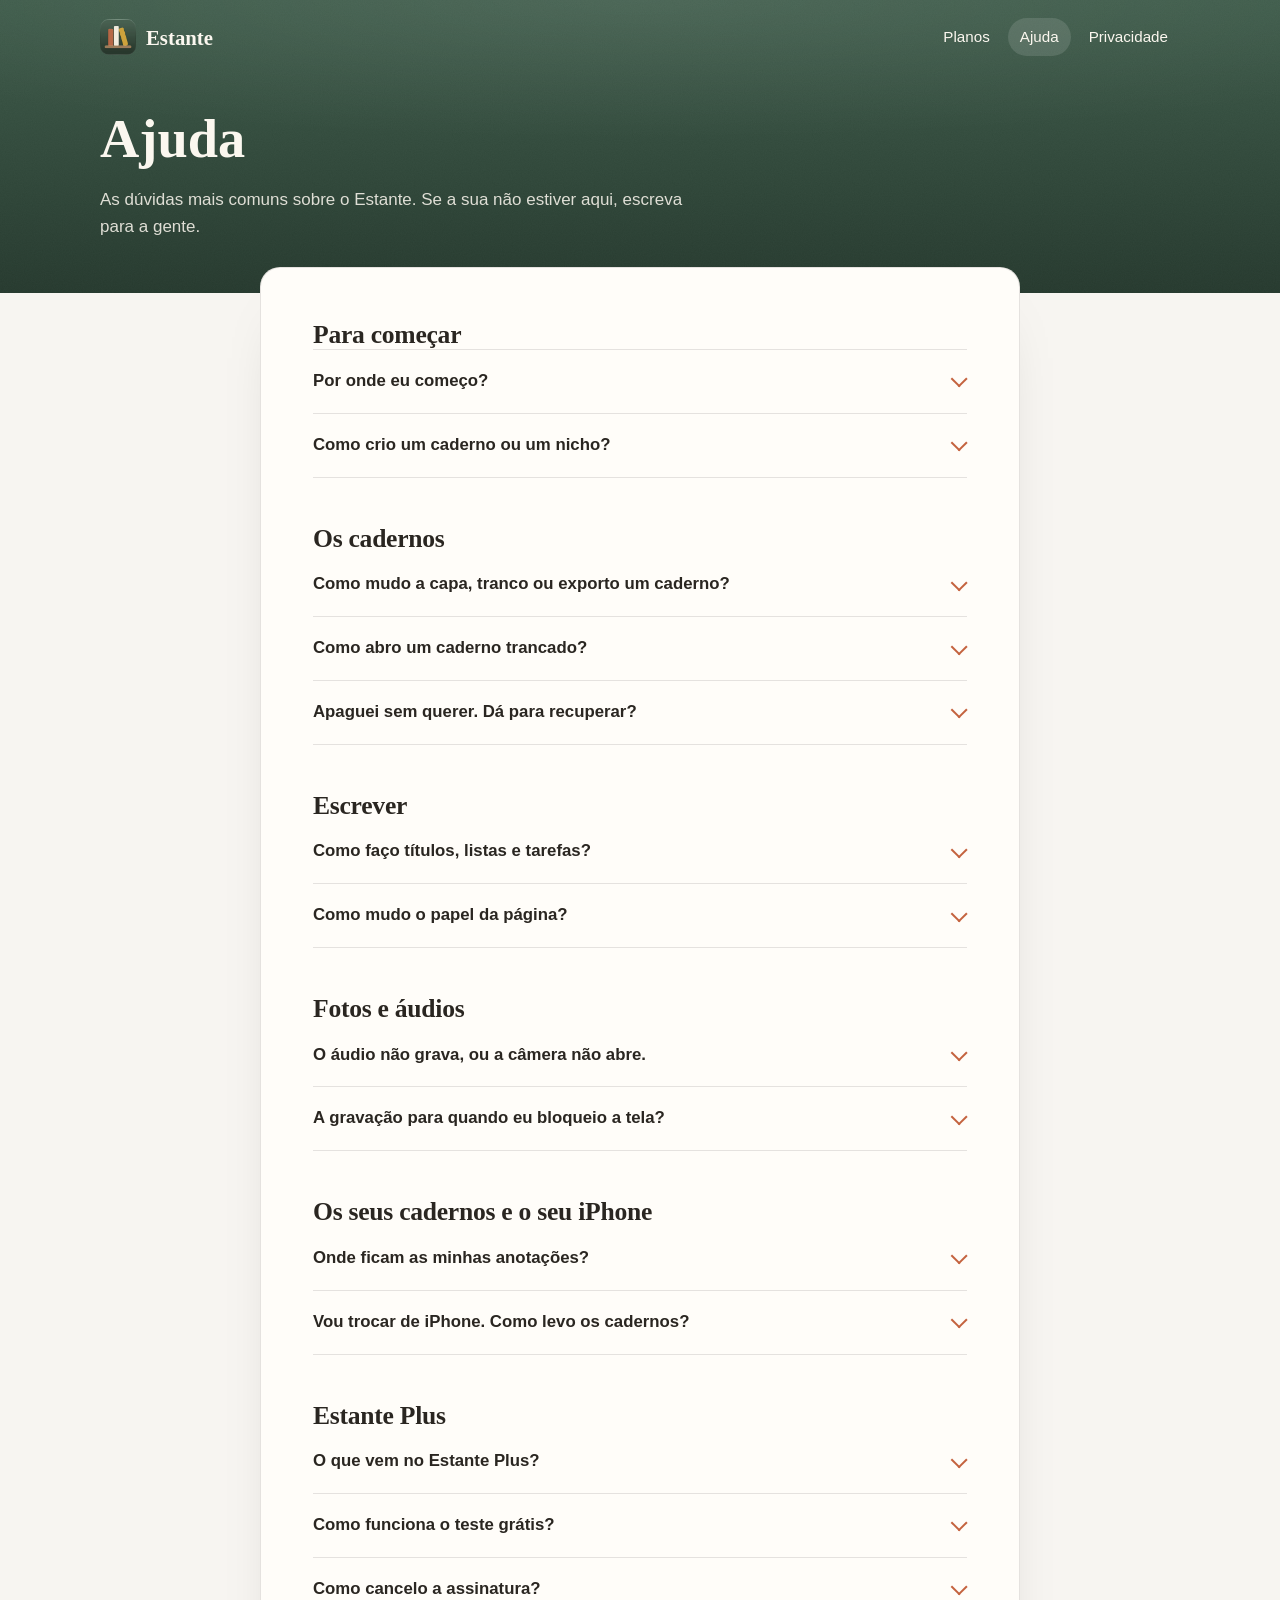
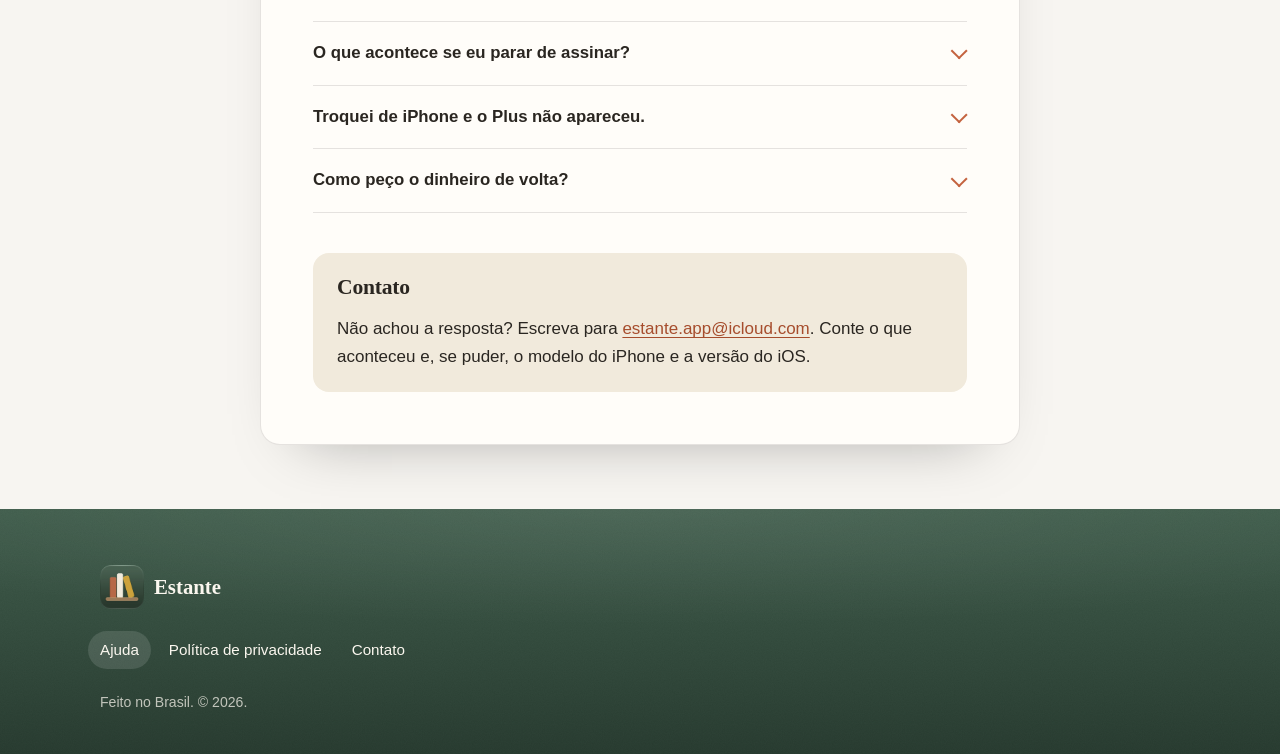
==== ajuda/index.html @ 5b4198fe "O site do Estante: o início, a política de privacidade e a ajuda As páginas do app, com as cores del" ====
<!doctype html>
<html lang="pt-BR">
<head>
  <meta charset="utf-8">
  <meta name="viewport" content="width=device-width, initial-scale=1">
  <title>Ajuda · Estante</title>
  <meta name="description" content="Respostas para as dúvidas mais comuns sobre o Estante, o app de anotações para iPhone, e como falar com a gente.">
  <meta name="theme-color" content="#3d5a49">
  <link rel="canonical" href="https://capetinigui.github.io/estante-site/ajuda/">
  <meta property="og:url" content="https://capetinigui.github.io/estante-site/ajuda/">
  <meta property="og:image" content="https://capetinigui.github.io/estante-site/imagens/compartilhar.jpg">
  <meta property="og:image:width" content="1200">
  <meta property="og:image:height" content="630">
  <meta property="og:image:alt" content="O ícone do Estante e o texto: um app de anotações para iPhone, com os seus cadernos numa estante.">
  <meta name="twitter:card" content="summary_large_image">
  <meta property="og:title" content="Ajuda do Estante">
  <meta property="og:description" content="As dúvidas mais comuns sobre o Estante e como falar com a gente.">
  <meta property="og:type" content="website">
  <meta property="og:locale" content="pt_BR">
  <link rel="icon" type="image/png" href="../imagens/favicon.png">
  <link rel="apple-touch-icon" href="../imagens/icone-toque.png">
  <link rel="stylesheet" href="../estilo.css">
</head>
<body>
  <a class="pular" href="#principal">Pular para o conteúdo</a>

  <header class="parede">
    <nav class="barra conteudo" aria-label="Principal">
      <a class="marca" href="../"><img src="../imagens/icone.webp" width="36" height="36" alt="">Estante</a>
      <div class="links">
        <a class="largo" href="../#planos">Planos</a>
        <a href="./" aria-current="page">Ajuda</a>
        <a href="../privacidade/">Privacidade</a>
      </div>
    </nav>
    <div class="titulo-da-pagina conteudo">
      <h1>Ajuda</h1>
      <p>As dúvidas mais comuns sobre o Estante. Se a sua não estiver aqui, escreva para a gente.</p>
    </div>
  </header>

  <main id="principal">
    <article class="folha">
      <h2>Para começar</h2>
      <details>
        <summary>Por onde eu começo?</summary>
        <p>Na primeira vez, o app ajuda você a montar a estante, com os nichos e o primeiro caderno. Depois, o caderno "Como usar o Estante", deitado em cima da estante, explica cada parte do app. Você pode escrever nele à vontade.</p>
        <p>Para ver as boas-vindas de novo, abra os Ajustes do iPhone, toque em Apps, depois em Estante, e ligue "Mostrar as boas-vindas de novo".</p>
      </details>
      <details>
        <summary>Como crio um caderno ou um nicho?</summary>
        <p>Toque no botão +, embaixo, na estante. Lá você cria um caderno ou um nicho novo.</p>
      </details>

      <h2>Os cadernos</h2>
      <details>
        <summary>Como mudo a capa, tranco ou exporto um caderno?</summary>
        <p>Segure um caderno na estante e solte. Aparecem as opções do caderno, como mudar a capa, trancar, exportar em PDF ou em texto e apagar.</p>
      </details>
      <details>
        <summary>Como abro um caderno trancado?</summary>
        <p>Com o Face ID ou com o código do próprio iPhone. Não existe uma senha à parte para lembrar.</p>
      </details>
      <details>
        <summary>Apaguei sem querer. Dá para recuperar?</summary>
        <p>Dá, por 30 dias. O que você apaga vai para a lixeira, a gaveta no pé da estante. Abra a gaveta e toque no que quer devolver.</p>
      </details>

      <h2>Escrever</h2>
      <details>
        <summary>Como faço títulos, listas e tarefas?</summary>
        <p>No começo da linha, escreva um destes sinais e dê um espaço: # para um título, ## para um subtítulo, - para uma lista, 1. para uma lista numerada e [ ] para uma tarefa. A / mostra todos os tipos de bloco para você escolher. O botão Aa, na barra de baixo, também tem tudo isso.</p>
      </details>
      <details>
        <summary>Como mudo o papel da página?</summary>
        <p>Toque no pincel, no alto da página. Lá você escolhe o papel e a cor. Cada página pode ter o seu papel, e a página nova vem igual à anterior.</p>
      </details>

      <h2>Fotos e áudios</h2>
      <details>
        <summary>O áudio não grava, ou a câmera não abre.</summary>
        <p>Na primeira vez, o iPhone pergunta se o Estante pode usar o microfone e a câmera. Se você não permitiu, abra os Ajustes do iPhone, toque em Apps, depois em Estante, e ligue o Microfone ou a Câmera.</p>
      </details>
      <details>
        <summary>A gravação para quando eu bloqueio a tela?</summary>
        <p>Não. A gravação continua, e o tempo aparece na Tela Bloqueada e na Ilha Dinâmica, com um botão para parar.</p>
      </details>

      <h2>Os seus cadernos e o seu iPhone</h2>
      <details>
        <summary>Onde ficam as minhas anotações?</summary>
        <p>No seu iPhone. O Estante não tem servidor nem conta. Se o backup do iCloud estiver ligado, as anotações vão junto no backup do iPhone. A <a href="../privacidade/">política de privacidade</a> explica tudo.</p>
      </details>
      <details>
        <summary>Vou trocar de iPhone. Como levo os cadernos?</summary>
        <p>Os cadernos vão junto quando você passa tudo para o iPhone novo, pelo backup do iCloud ou passando de um iPhone para o outro. Por enquanto, o Estante não sincroniza com outros aparelhos. Se quiser uma cópia à parte, exporte os cadernos em PDF ou em texto.</p>
      </details>

      <h2>Estante Plus</h2>
      <details>
        <summary>O que vem no Estante Plus?</summary>
        <p>Cadernos sem limite, objetos para enfeitar a estante e um modelo de estante com prateleiras na parede. Tudo isso para a família toda, com o Compartilhamento Familiar. No grátis, você tem 3 cadernos para sempre, com quantas páginas e nichos quiser.</p>
      </details>
      <details>
        <summary>Como funciona o teste grátis?</summary>
        <p>O plano anual começa com 7 dias grátis. A tela do Plus mostra o dia certo da cobrança, e o app pode avisar 2 dias antes do fim do teste, se você quiser. Para não ser cobrado, cancele até 24 horas antes do fim do teste, nos Ajustes do iPhone.</p>
      </details>
      <details>
        <summary>Como cancelo a assinatura?</summary>
        <p>No app, toque no +, em Estante Plus e depois em Gerenciar assinatura. Ou abra os Ajustes do iPhone, toque no seu nome, depois em Assinaturas, e escolha o Estante.</p>
      </details>
      <details>
        <summary>O que acontece se eu parar de assinar?</summary>
        <p>Nada se perde. Todos os seus cadernos ficam para ler e exportar, e você escolhe 3 deles para continuar escrevendo.</p>
      </details>
      <details>
        <summary>Troquei de iPhone e o Plus não apareceu.</summary>
        <p>Toque no +, em Estante Plus e depois em Restaurar compras. Use a mesma conta da Apple da compra.</p>
      </details>
      <details>
        <summary>Como peço o dinheiro de volta?</summary>
        <p>As compras são feitas pela Apple, e é ela quem cuida dos reembolsos. Entre em <a href="https://reportaproblem.apple.com">reportaproblem.apple.com</a> com a sua conta da Apple e escolha a compra.</p>
      </details>

      <section class="contato" id="contato" aria-labelledby="t-contato">
        <h2 id="t-contato">Contato</h2>
        <p>Não achou a resposta? Escreva para <a href="mailto:estante.app@icloud.com">estante.app@icloud.com</a>. Conte o que aconteceu e, se puder, o modelo do iPhone e a versão do iOS.</p>
      </section>
    </article>
  </main>

  <footer class="parede pe">
    <div class="conteudo">
      <a class="marca" href="../"><img src="../imagens/icone.webp" width="44" height="44" alt="">Estante</a>
      <div class="links">
        <a href="./" aria-current="page">Ajuda</a>
        <a href="../privacidade/">Política de privacidade</a>
        <a href="#contato">Contato</a>
      </div>
      <small>Feito no Brasil. © 2026.</small>
    </div>
  </footer>
</body>
</html>
---- estilo.css ----
/* O site do Estante: as cores do app (a parede verde, a nogueira da estante,
   o papel e a terracota), as letras do próprio aparelho e nada de fora: sem
   fontes, scripts ou contadores de outros sites. */

:root {
  color-scheme: light dark;

  --parede: #3d5a49;
  --parede-escura: #26392e;
  --nogueira-clara: #c09468;
  --nogueira: #a27a52;
  --nogueira-escura: #6f5136;

  --papel: #f7f5f1;
  --papel-2: #f1eadc;
  --cartao: #fffdf9;
  --tinta: #2a2621;
  --tinta-suave: #5d554b;
  --linha: rgba(42, 38, 33, 0.12);

  --terracota: #c4633f;
  --terracota-texto: #a64d2d;
  --botao: #b5562f;
  --mostarda: #d4a017;
  --salvia: #8fa58a;
  --lilas: #9c8cc4;
  --creme: #f2eadb;
  --marca-texto: #ffe58a;

  --serifa: ui-serif, "New York", "Iowan Old Style", "Palatino Linotype", Georgia, serif;
  --sem-serifa: -apple-system, BlinkMacSystemFont, "Segoe UI", Roboto, "Helvetica Neue", Arial, sans-serif;
  --largura: 1080px;
}

@media (prefers-color-scheme: dark) {
  :root {
    --papel: #1b2520;
    --papel-2: #212d27;
    --cartao: #26332c;
    --tinta: #eee8dd;
    --tinta-suave: #b8afa2;
    --linha: rgba(238, 232, 221, 0.14);
    --terracota-texto: #e88d66;
    --marca-texto: #8a6d12;
  }
}

* { box-sizing: border-box; }

html { -webkit-text-size-adjust: 100%; scroll-behavior: smooth; }
@media (prefers-reduced-motion: reduce) { html { scroll-behavior: auto; } }

body {
  margin: 0;
  background: var(--papel);
  color: var(--tinta);
  font: 17px/1.6 var(--sem-serifa);
  overflow-x: hidden;
}

img { max-width: 100%; }

a { color: var(--terracota-texto); text-underline-offset: 0.18em; }
a:hover { text-decoration-thickness: 2px; }
:focus-visible { outline: 3px solid var(--mostarda); outline-offset: 3px; border-radius: 4px; }

h1, h2, h3 { font-family: var(--serifa); font-weight: 700; line-height: 1.15; margin: 0; }
h2 { font-size: clamp(1.85rem, 1.4rem + 1.6vw, 2.6rem); letter-spacing: -0.01em; }
h3 { font-size: 1.3rem; }
p { margin: 0.9em 0 0; }

.conteudo { width: min(100% - 32px, var(--largura)); margin-inline: auto; }

.pular {
  position: absolute; left: 16px; top: -60px; z-index: 10;
  background: var(--cartao); color: var(--tinta); padding: 10px 14px; border-radius: 10px;
}
.pular:focus { top: 12px; }

/* ------------------------------------------------------------------ */
/* A parede: o alto de todas as páginas e o pé.                        */

.parede {
  position: relative;
  color: #fbf7ef;
  background:
    radial-gradient(120% 80% at 50% 0%, rgba(255, 255, 255, 0.07), transparent 60%),
    linear-gradient(180deg, var(--parede) 0%, var(--parede-escura) 100%);
}
/* Um pouco de textura de tinta na parede, desenhada aqui mesmo. */
.parede::before {
  content: "";
  position: absolute; inset: 0;
  pointer-events: none;
  opacity: 0.22;
  mix-blend-mode: soft-light;
  background-image: url("data:image/svg+xml,%3Csvg xmlns='http://www.w3.org/2000/svg' width='180' height='180'%3E%3Cfilter id='g'%3E%3CfeTurbulence type='fractalNoise' baseFrequency='.9' numOctaves='2' stitchTiles='stitch'/%3E%3CfeColorMatrix values='0 0 0 0 .5 0 0 0 0 .5 0 0 0 0 .5 0 0 0 .9 0'/%3E%3C/filter%3E%3Crect width='100%25' height='100%25' filter='url(%23g)'/%3E%3C/svg%3E");
}
.parede > * { position: relative; }

.barra {
  display: flex; align-items: center; justify-content: space-between; gap: 16px;
  padding-block: 18px;
}
.marca {
  display: inline-flex; align-items: center; gap: 10px;
  color: inherit; text-decoration: none;
  font-family: var(--serifa); font-weight: 700; font-size: 1.3rem;
}
.marca img { width: 36px; height: 36px; display: block; }
.links { display: flex; gap: 6px; flex-wrap: wrap; justify-content: flex-end; }
.links a {
  color: inherit; text-decoration: none; font-size: 0.95rem; font-weight: 500;
  padding: 7px 12px; border-radius: 999px;
}
.links a:hover, .links a[aria-current="page"] { background: rgba(255, 255, 255, 0.12); }
/* No celular, o menu cabe numa linha: os planos ficam na própria página. */
@media (max-width: 479px) {
  .barra .links a { padding: 7px 9px; }
  .barra .links a.largo { display: none; }
}

/* ------------------------------------------------------------------ */
/* A abertura: o texto e o iPhone em pé na tábua.                      */

.abertura {
  display: grid;
  grid-template-columns: 1fr;
  gap: 40px;
  align-items: end;
  padding-top: 28px;
}
.abertura .texto { padding-bottom: 8px; }
.icone-grande { width: 96px; height: 96px; display: block; filter: drop-shadow(0 10px 18px rgba(0, 0, 0, 0.3)); }
.abertura h1 { font-size: clamp(3rem, 2.2rem + 3.6vw, 4.6rem); margin-top: 22px; letter-spacing: -0.015em; }
.abertura .chamada { font-size: clamp(1.25rem, 1.1rem + 0.6vw, 1.5rem); line-height: 1.4; margin-top: 14px; color: var(--creme); }
.abertura .texto > p:not(.chamada) { color: rgba(251, 247, 239, 0.86); max-width: 34em; }
.selo {
  display: inline-flex; align-items: center; gap: 10px;
  margin-top: 26px !important;
  padding: 11px 18px; border-radius: 14px;
  background: rgba(0, 0, 0, 0.28); border: 1px solid rgba(255, 255, 255, 0.22);
  color: #fff !important; font-weight: 600;
}
.selo svg { width: 22px; height: 22px; flex: none; }
.abertura .aparelho { justify-self: center; margin-bottom: 0; }

@media (min-width: 820px) {
  .abertura { grid-template-columns: 1.05fr 0.95fr; gap: 56px; padding-top: 40px; }
  .abertura .texto { padding-bottom: 96px; }
  /* Com os livros na tábua, o texto fica acima deles. */
  .abertura-livros .abertura .texto { padding-bottom: 196px; }
}

/* A tábua de nogueira, com o iPhone e uns livros em pé nela. */
.tabua {
  position: relative;
  height: 26px;
  background: linear-gradient(180deg, var(--nogueira-clara) 0%, var(--nogueira) 38%, var(--nogueira-escura) 100%);
  box-shadow: 0 1px 0 rgba(255, 255, 255, 0.25) inset, 0 14px 22px -6px rgba(0, 0, 0, 0.45);
}
.tabua::after {
  content: ""; position: absolute; left: 0; right: 0; bottom: 0; height: 6px;
  background: rgba(0, 0, 0, 0.18);
}
.vao { height: 44px; }

.livros {
  display: none;
  position: absolute; bottom: 26px; left: max(16px, calc((100% - var(--largura)) / 2));
  align-items: flex-end; gap: 4px; height: 150px;
}
.livros span { display: block; border-radius: 4px 4px 2px 2px; box-shadow: inset -4px 0 0 rgba(0, 0, 0, 0.12), inset 0 6px 0 rgba(255, 255, 255, 0.08); }
.livros span:nth-child(1) { width: 30px; height: 118px; background: var(--terracota); }
.livros span:nth-child(2) { width: 26px; height: 140px; background: var(--creme); }
.livros span:nth-child(3) { width: 30px; height: 126px; background: var(--mostarda); }
.livros span:nth-child(4) { width: 24px; height: 108px; background: var(--salvia); }
.livros span:nth-child(5) { width: 28px; height: 120px; background: var(--lilas); transform-origin: bottom left; transform: translateX(14px) rotate(-14deg); }
@media (min-width: 820px) { .abertura-livros .livros { display: flex; } }

/* ------------------------------------------------------------------ */
/* O iPhone: a foto da tela numa moldura.                              */

.aparelho {
  --tela: min(280px, 70vw);
  position: relative;
  width: calc(var(--tela) + 18px);
  margin: 0;
  padding: 9px;
  border-radius: calc(var(--tela) * 0.137 + 9px);
  background: #141614;
  box-shadow:
    0 0 0 1px rgba(255, 255, 255, 0.08) inset,
    0 0 0 2px #2c2f2c,
    0 34px 60px -26px rgba(0, 0, 0, 0.55);
}
.aparelho img {
  display: block; width: var(--tela); height: auto;
  border-radius: calc(var(--tela) * 0.137);
  background: #000;
}
/* A ilha do alto da tela. */
.aparelho::after {
  content: ""; position: absolute; left: 50%; top: calc(9px + var(--tela) * 0.027);
  width: calc(var(--tela) * 0.31); height: calc(var(--tela) * 0.092);
  transform: translateX(-50%); border-radius: 999px; background: #000;
}
.aparelho.pequeno { --tela: min(236px, 40vw); }

/* ------------------------------------------------------------------ */
/* As partes do app.                                                   */

.secao { padding-block: clamp(56px, 8vw, 104px); }
.secao.alternada { background: var(--papel-2); }

.duas-colunas { display: grid; gap: 44px; align-items: center; }
.duas-colunas .aparelho { justify-self: center; }
@media (min-width: 820px) {
  .duas-colunas { grid-template-columns: 1.1fr 0.9fr; gap: 72px; }
  .duas-colunas.invertida > :first-child { order: 2; }
}

.rotulo {
  display: inline-block; margin-bottom: 14px;
  font-size: 0.82rem; font-weight: 700; letter-spacing: 0.08em; text-transform: uppercase;
  color: var(--terracota-texto);
}
.texto > p { color: var(--tinta-suave); max-width: 36em; }
.texto > p.maior { color: var(--tinta); font-size: 1.15rem; }

.lista { list-style: none; padding: 0; margin: 22px 0 0; display: grid; gap: 12px; max-width: 36em; }
.lista li { position: relative; padding-left: 30px; }
.lista li::before {
  content: ""; position: absolute; left: 4px; top: 0.42em;
  width: 12px; height: 12px; border-radius: 3px;
  background: var(--terracota);
  box-shadow: inset -3px 0 0 rgba(0, 0, 0, 0.14);
}
.lista li:nth-child(4n + 2)::before { background: var(--mostarda); }
.lista li:nth-child(4n + 3)::before { background: var(--salvia); }
.lista li:nth-child(4n + 4)::before { background: var(--lilas); }

.par { display: flex; justify-content: center; align-items: flex-start; gap: 18px; }
.par .aparelho:nth-child(2) { margin-top: 56px; }

/* O jeito de escrever: as etiquetas, como as marcas de um caderno. */
.etiquetas { display: flex; flex-wrap: wrap; gap: 10px; margin-top: 24px; max-width: 38em; padding: 0; list-style: none; }
.etiquetas li {
  padding: 7px 13px; border-radius: 999px;
  background: var(--cartao); border: 1px solid var(--linha);
  font-size: 0.95rem;
}
.etiquetas .m { background: linear-gradient(transparent 55%, var(--marca-texto) 55%); padding: 0 2px; }

/* ------------------------------------------------------------------ */
/* Privacidade.                                                        */

.cartoes { display: grid; gap: 16px; margin-top: 34px; grid-template-columns: repeat(auto-fit, minmax(220px, 1fr)); }
.cartao {
  text-align: left;
  background: var(--cartao); border: 1px solid var(--linha); border-radius: 18px;
  padding: 22px 22px 24px;
}
.cartao svg { width: 30px; height: 30px; color: var(--terracota); display: block; }
.cartao h3 { margin-top: 14px; font-size: 1.15rem; }
.cartao p { margin-top: 6px; color: var(--tinta-suave); font-size: 0.98rem; }
.centro { text-align: center; }
.centro .texto > p, .centro > p { margin-inline: auto; }
.mais { margin-top: 30px; font-weight: 600; }

/* ------------------------------------------------------------------ */
/* Grátis e Estante Plus.                                              */

.planos { display: grid; gap: 20px; margin-top: 36px; }
@media (min-width: 820px) { .planos { grid-template-columns: 1fr 1fr; } }
.plano {
  position: relative; overflow: hidden;
  background: var(--cartao); border: 1px solid var(--linha); border-radius: 22px;
  padding: 28px 26px 30px;
}
.plano h3 { font-size: 1.6rem; }
.plano .lista { margin-top: 18px; }
.plano.plus { border: 2px solid var(--terracota); }
.plano.plus::before {
  content: ""; position: absolute; left: 0; right: 0; top: 0; height: 8px;
  background: linear-gradient(90deg, var(--terracota) 0 25%, var(--mostarda) 25% 50%, var(--salvia) 50% 75%, var(--lilas) 75% 100%);
}
.precos { list-style: none; padding: 0; margin: 22px 0 0; display: grid; gap: 8px; }
.precos li { display: flex; justify-content: space-between; gap: 12px; padding-top: 8px; border-top: 1px dashed var(--linha); }
.precos strong { font-variant-numeric: tabular-nums; white-space: nowrap; }
.nota { font-size: 0.92rem; color: var(--tinta-suave); margin-top: 18px; }

/* ------------------------------------------------------------------ */
/* As páginas de texto: ajuda e privacidade.                           */

.titulo-da-pagina { padding: 34px 0 52px; }
.titulo-da-pagina h1 { font-size: clamp(2.4rem, 1.9rem + 2.4vw, 3.4rem); }
.titulo-da-pagina p { color: rgba(251, 247, 239, 0.86); max-width: 36em; }

.folha {
  width: min(100% - 32px, 760px);
  margin: -26px auto 64px;
  position: relative;
  background: var(--cartao);
  border: 1px solid var(--linha);
  border-radius: 20px;
  padding: clamp(24px, 5vw, 52px);
  box-shadow: 0 30px 60px -40px rgba(0, 0, 0, 0.35);
}
.folha h2 { font-size: 1.6rem; margin-top: 1.8em; }
.folha h2:first-child { margin-top: 0; }
.folha ul { padding-left: 1.2em; }
.folha li + li { margin-top: 0.4em; }
.folha .data { color: var(--tinta-suave); font-style: italic; margin-top: 0; }

details {
  border-bottom: 1px solid var(--linha);
  padding: 4px 0;
}
details:first-of-type { border-top: 1px solid var(--linha); }
summary {
  cursor: pointer; list-style: none;
  display: flex; justify-content: space-between; align-items: center; gap: 16px;
  padding: 14px 0; font-weight: 600; font-size: 1.05rem;
}
summary::-webkit-details-marker { display: none; }
summary::after {
  content: ""; flex: none; width: 10px; height: 10px; margin-right: 4px;
  border-right: 2px solid var(--terracota); border-bottom: 2px solid var(--terracota);
  transform: rotate(45deg) translateY(-3px); transition: transform 0.2s;
}
details[open] summary::after { transform: rotate(-135deg) translateY(-2px); }
details > :not(summary) { margin-top: 0; padding-bottom: 14px; color: var(--tinta-suave); }
details p + p { margin-top: 0.6em; padding-bottom: 0; }

.contato {
  margin-top: 40px; padding: 22px 24px; border-radius: 16px;
  background: var(--papel-2);
}
.contato h2 { margin-top: 0; font-size: 1.35rem; }

/* ------------------------------------------------------------------ */
/* O pé.                                                               */

.pe { padding: 56px 0 40px; }
.pe .conteudo { display: grid; gap: 22px; }
.pe .links { justify-content: flex-start; margin-left: -12px; }
.pe small { color: rgba(251, 247, 239, 0.72); font-size: 0.88rem; line-height: 1.6; }
.pe .marca img { width: 44px; height: 44px; }
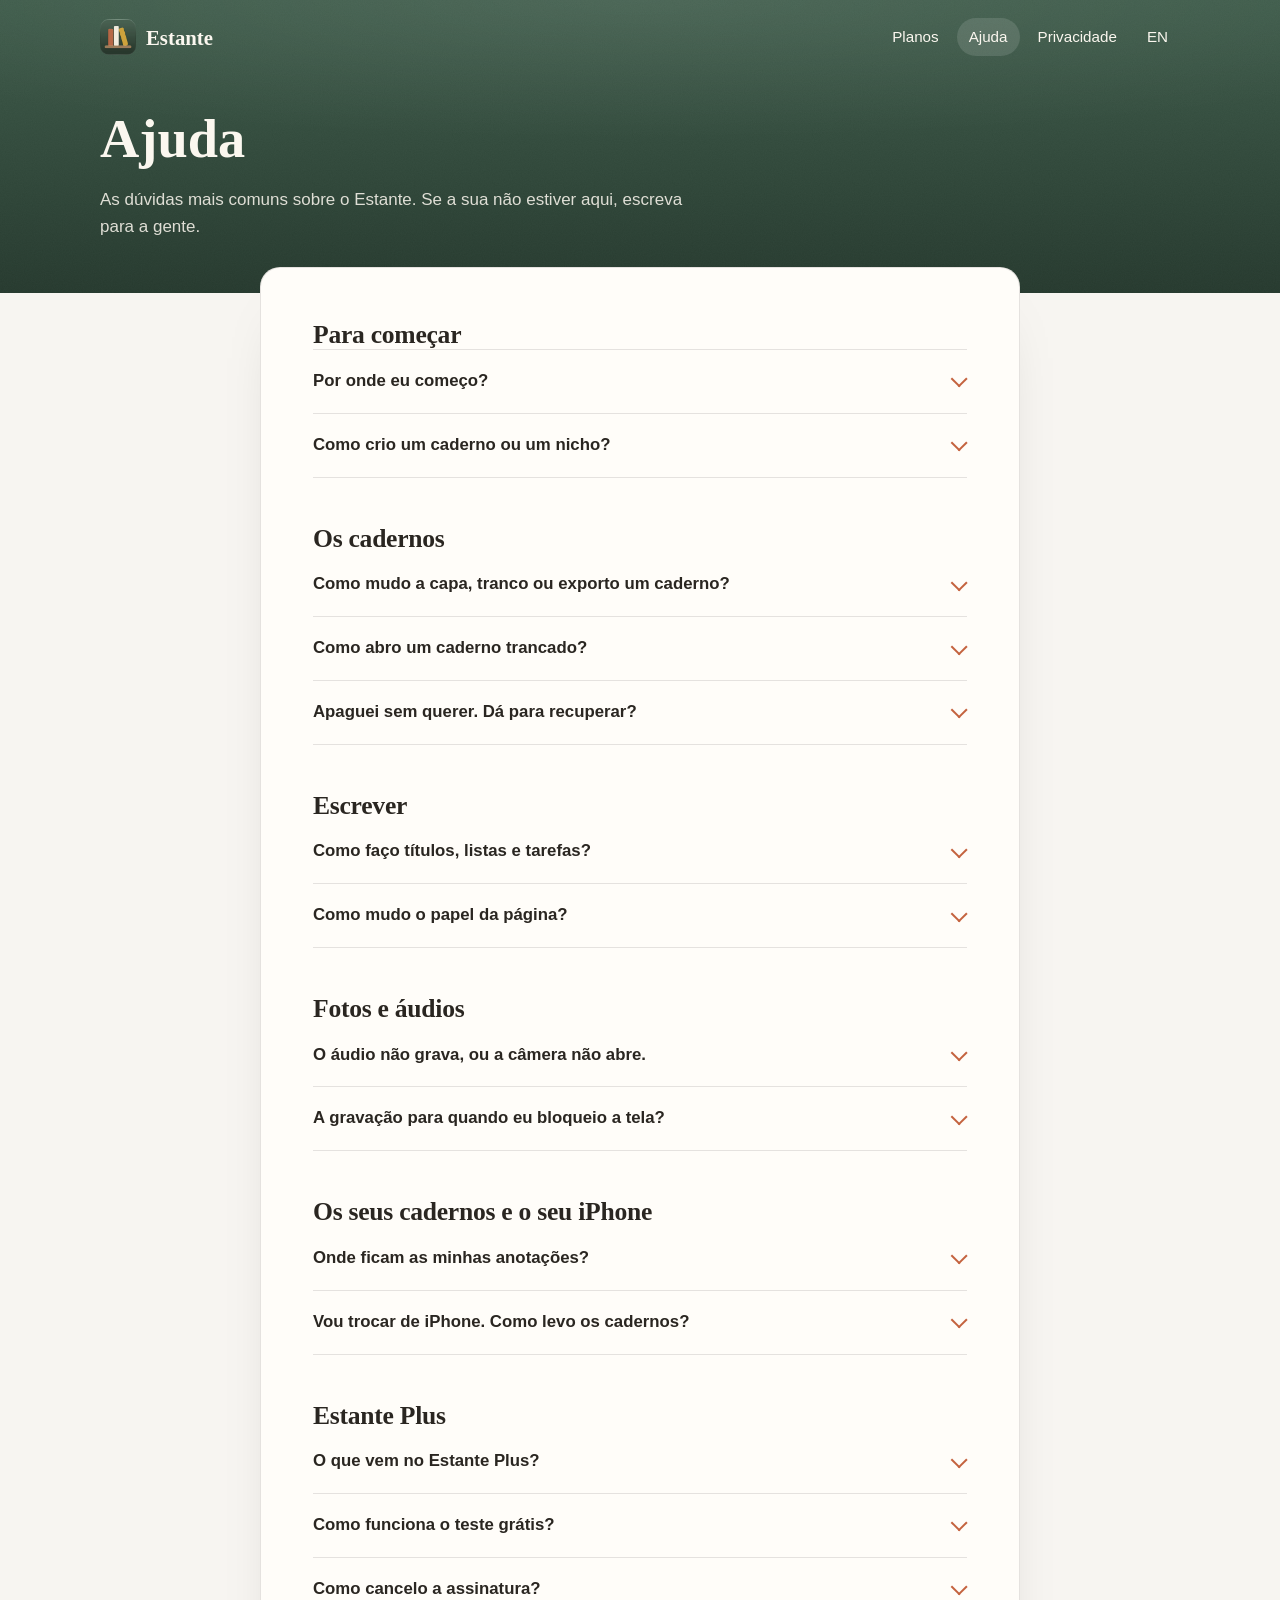
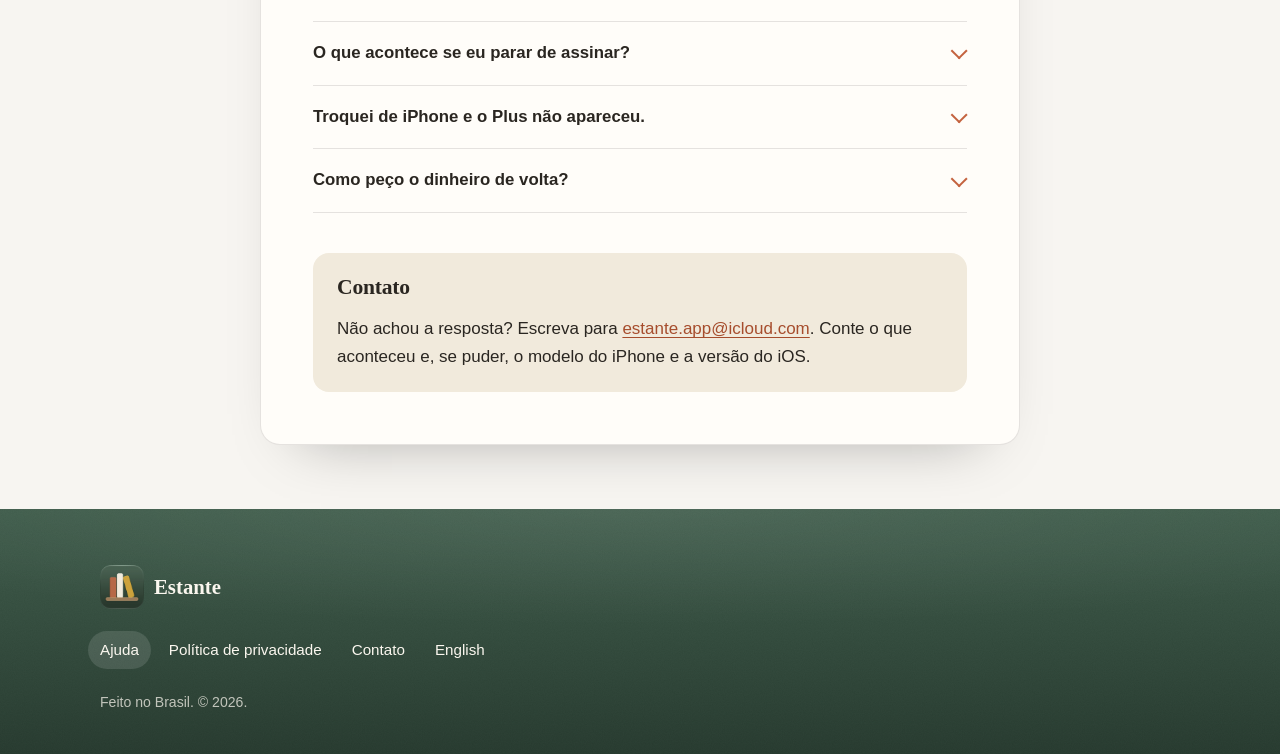
==== commit 4419d3c1: "O site em inglês: o início, a ajuda e a política de privacidade As três páginas em en/, com o app em" ====
--- a/ajuda/index.html
+++ b/ajuda/index.html
@@ -7,6 +7,9 @@
   <meta name="description" content="Respostas para as dúvidas mais comuns sobre o Estante, o app de anotações para iPhone, e como falar com a gente.">
   <meta name="theme-color" content="#3d5a49">
   <link rel="canonical" href="https://capetinigui.github.io/estante-site/ajuda/">
+  <link rel="alternate" hreflang="pt-BR" href="https://capetinigui.github.io/estante-site/ajuda/">
+  <link rel="alternate" hreflang="en" href="https://capetinigui.github.io/estante-site/en/help/">
+  <link rel="alternate" hreflang="x-default" href="https://capetinigui.github.io/estante-site/ajuda/">
   <meta property="og:url" content="https://capetinigui.github.io/estante-site/ajuda/">
   <meta property="og:image" content="https://capetinigui.github.io/estante-site/imagens/compartilhar.jpg">
   <meta property="og:image:width" content="1200">
@@ -17,6 +20,7 @@
   <meta property="og:description" content="As dúvidas mais comuns sobre o Estante e como falar com a gente.">
   <meta property="og:type" content="website">
   <meta property="og:locale" content="pt_BR">
+  <meta property="og:locale:alternate" content="en_US">
   <link rel="icon" type="image/png" href="../imagens/favicon.png">
   <link rel="apple-touch-icon" href="../imagens/icone-toque.png">
   <link rel="stylesheet" href="../estilo.css">
@@ -31,6 +35,7 @@
         <a class="largo" href="../#planos">Planos</a>
         <a href="./" aria-current="page">Ajuda</a>
         <a href="../privacidade/">Privacidade</a>
+        <a class="largo" href="../en/help/" hreflang="en" lang="en" aria-label="English">EN</a>
       </div>
     </nav>
     <div class="titulo-da-pagina conteudo">
@@ -99,7 +104,7 @@
       <h2>Estante Plus</h2>
       <details>
         <summary>O que vem no Estante Plus?</summary>
-        <p>Cadernos sem limite, objetos para enfeitar a estante e um modelo de estante com prateleiras na parede. Tudo isso para a família toda, com o Compartilhamento Familiar. No grátis, você tem 3 cadernos para sempre, com quantas páginas e nichos quiser.</p>
+        <p>Cadernos e nichos sem limite, objetos para enfeitar a estante e um modelo de estante com prateleiras na parede. Tudo isso para a família toda, com o Compartilhamento Familiar. No grátis, você tem 3 cadernos e 3 nichos para sempre, com quantas páginas quiser.</p>
       </details>
       <details>
         <summary>Como funciona o teste grátis?</summary>
@@ -136,6 +141,7 @@
         <a href="./" aria-current="page">Ajuda</a>
         <a href="../privacidade/">Política de privacidade</a>
         <a href="#contato">Contato</a>
+        <a href="../en/help/" hreflang="en" lang="en">English</a>
       </div>
       <small>Feito no Brasil. © 2026.</small>
     </div>
